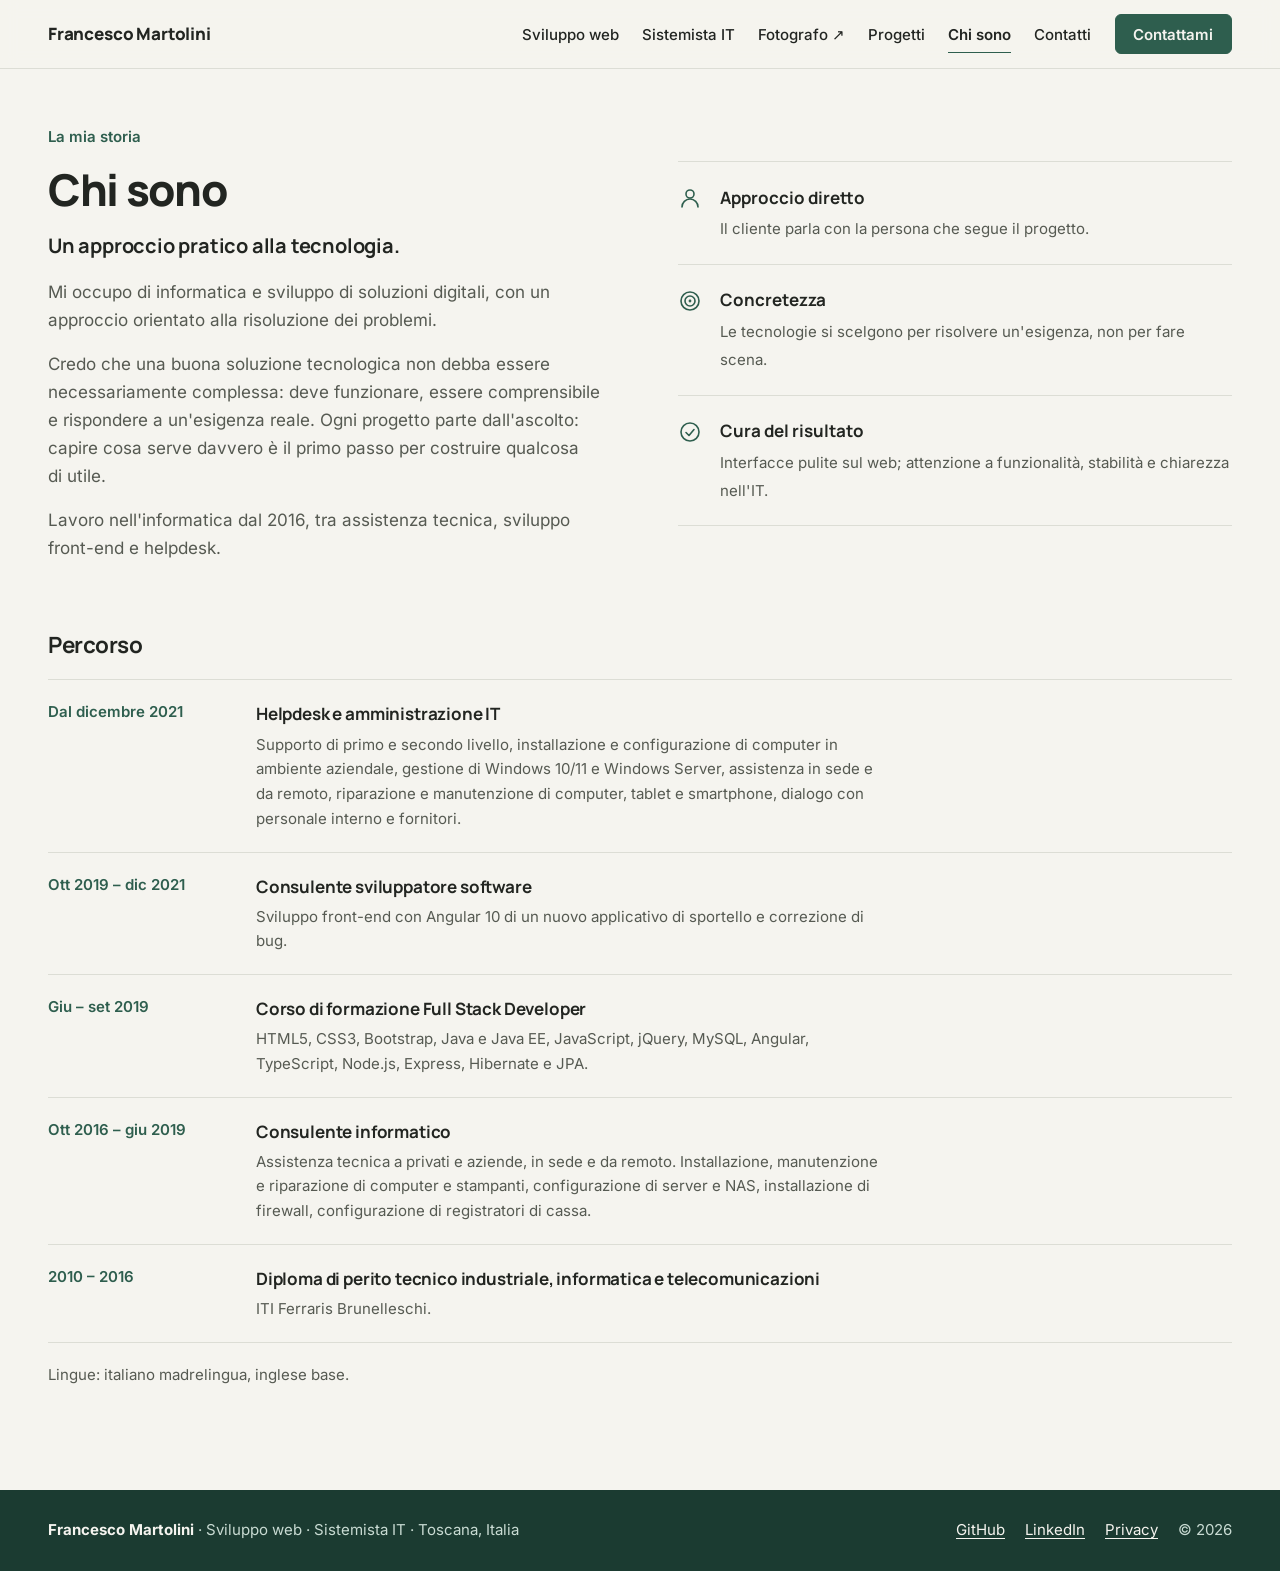
==== chi-sono.html @ 75f3836d "nuove aree" ====
<!DOCTYPE html>
<html lang="it">
<head>
  <meta charset="utf-8">
  <meta name="viewport" content="width=device-width, initial-scale=1">

  <title>Chi sono — Francesco Martolini</title>
  <meta name="description" content="Informatica e sviluppo di soluzioni digitali, con un approccio pratico: percorso, competenze e modo di lavorare.">
  <meta name="theme-color" content="#F5F4EF">

  <meta property="og:type" content="website">
  <meta property="og:locale" content="it_IT">
  <meta property="og:title" content="Chi sono — Francesco Martolini">
  <meta property="og:description" content="Informatica e sviluppo di soluzioni digitali, con un approccio pratico: percorso, competenze e modo di lavorare.">
  <meta property="og:image" content="assets/img/og.png">
  <meta property="og:image:alt" content="Francesco Martolini — Sviluppo web e consulenza IT">
  <meta name="twitter:card" content="summary_large_image">
  <!--
    TODO dopo la scelta del dominio (da ripetere in ogni pagina .html):
    canonical, og:url, og:image con percorso assoluto, sitemap.xml e riga Sitemap in robots.txt.
  -->

  <link rel="icon" href="assets/img/favicon.svg" type="image/svg+xml">
  <link rel="preload" href="assets/fonts/manrope-latin-var.woff2" as="font" type="font/woff2" crossorigin>
  <link rel="preload" href="assets/fonts/inter-latin-var.woff2" as="font" type="font/woff2" crossorigin>
  <link rel="stylesheet" href="assets/css/style.css">
  <script src="assets/js/main.js"></script>
</head>
<body>
  <a class="skip-link" href="#contenuto">Vai al contenuto</a>

  <header class="site-header">
    <div class="wrap">
      <a class="brand" href="index.html" aria-label="Francesco Martolini, torna alla home">Francesco Martolini</a>

      <nav class="site-nav" id="menu" aria-label="Principale">
        <ul class="nav-list">
          <li><a href="sviluppo-web.html">Sviluppo web</a></li>
          <li><a href="consulenza-it.html">Sistemista IT</a></li>
          <li><a href="https://francescomartolini.art" target="_blank" rel="noopener">Fotografo <span aria-hidden="true">↗</span><span class="visually-hidden"> (apre il sito fotografico)</span></a></li>
          <li><a href="progetti.html">Progetti</a></li>
          <li><a href="chi-sono.html" aria-current="page">Chi sono</a></li>
          <li><a href="contatti.html">Contatti</a></li>
        </ul>
      </nav>

      <a class="btn btn-primary btn-sm header-cta" href="contatti.html">Contattami</a>
      <button class="nav-toggle" type="button" aria-expanded="false" aria-controls="menu" aria-label="Apri il menu">
        <span class="bars" aria-hidden="true"></span>
      </button>
    </div>
  </header>

  <main id="contenuto">
<!-- ===================== CHI SONO ===================== -->
    <section class="section first" id="chi-sono" aria-labelledby="titolo-chi">
      <div class="wrap split">
        <div>
          <p class="section-label">La mia storia</p>
          <h1 id="titolo-chi">Chi sono</h1>
          <p class="lead-strong">Un approccio pratico alla tecnologia.</p>
          <div class="prose">
            <p>Mi occupo di informatica e sviluppo di soluzioni digitali, con un approccio orientato alla risoluzione dei problemi.</p>
            <p>Credo che una buona soluzione tecnologica non debba essere necessariamente complessa: deve funzionare, essere comprensibile e rispondere a un'esigenza reale. Ogni progetto parte dall'ascolto: capire cosa serve davvero è il primo passo per costruire qualcosa di utile.</p>
            <p>Lavoro nell'informatica dal 2016, tra assistenza tecnica, sviluppo front-end e helpdesk.</p>
          </div>
          <!--
            Se vuoi una foto personale o del tuo spazio di lavoro, aggiungila qui con un <figure>
            (vedi README). Usa solo immagini tue.
          -->
        </div>
        <ul class="pillars">
          <li><svg class="icon" aria-hidden="true"><use href="assets/img/sprite.svg#i-person"/></svg><div><strong>Approccio diretto</strong><span>Il cliente parla con la persona che segue il progetto.</span></div></li>
          <li><svg class="icon" aria-hidden="true"><use href="assets/img/sprite.svg#i-target"/></svg><div><strong>Concretezza</strong><span>Le tecnologie si scelgono per risolvere un'esigenza, non per fare scena.</span></div></li>
          <li><svg class="icon" aria-hidden="true"><use href="assets/img/sprite.svg#i-check"/></svg><div><strong>Cura del risultato</strong><span>Interfacce pulite sul web; attenzione a funzionalità, stabilità e chiarezza nell'IT.</span></div></li>
        </ul>
      </div>
      <div class="wrap path">
        <h3>Percorso</h3>
        <ul class="timeline">
          <li><span class="when">Dal dicembre 2021</span><div><strong>Helpdesk e amministrazione IT</strong><span>Supporto di primo e secondo livello, installazione e configurazione di computer in ambiente aziendale, gestione di Windows 10/11 e Windows Server, assistenza in sede e da remoto, riparazione e manutenzione di computer, tablet e smartphone, dialogo con personale interno e fornitori.</span></div></li>
          <li><span class="when">Ott 2019 – dic 2021</span><div><strong>Consulente sviluppatore software</strong><span>Sviluppo front-end con Angular 10 di un nuovo applicativo di sportello e correzione di bug.</span></div></li>
          <li><span class="when">Giu – set 2019</span><div><strong>Corso di formazione Full Stack Developer</strong><span>HTML5, CSS3, Bootstrap, Java e Java EE, JavaScript, jQuery, MySQL, Angular, TypeScript, Node.js, Express, Hibernate e JPA.</span></div></li>
          <li><span class="when">Ott 2016 – giu 2019</span><div><strong>Consulente informatico</strong><span>Assistenza tecnica a privati e aziende, in sede e da remoto. Installazione, manutenzione e riparazione di computer e stampanti, configurazione di server e NAS, installazione di firewall, configurazione di registratori di cassa.</span></div></li>
          <li><span class="when">2010 – 2016</span><div><strong>Diploma di perito tecnico industriale, informatica e telecomunicazioni</strong><span>ITI Ferraris Brunelleschi.</span></div></li>
        </ul>
        <p class="skills-note">Lingue: italiano madrelingua, inglese base.</p>
      </div>
    </section>

      </main>

  <footer class="site-footer">
    <div class="wrap">
      <span><strong>Francesco Martolini</strong> · Sviluppo web · Sistemista IT · Toscana, Italia</span>
      <span class="footer-links"><a href="https://github.com/FrancescoMartolini" target="_blank" rel="noopener">GitHub</a> <a href="https://it.linkedin.com/in/francescomartolini" target="_blank" rel="noopener">LinkedIn</a> <a href="privacy.html">Privacy</a> <span>© 2026</span></span>
    </div>
  </footer>
</body>
</html>
---- assets/css/style.css ----
/* ==========================================================================
   Francesco Martolini — Portfolio Web & IT
   Palette e tipografia da brief. Per cambiare colori o font modifica i token.
   ========================================================================== */

@font-face {
  font-family: "Manrope";
  src: url("../fonts/manrope-latin-var.woff2") format("woff2");
  font-weight: 200 800;
  font-style: normal;
  font-display: swap;
}
@font-face {
  font-family: "Inter";
  src: url("../fonts/inter-latin-var.woff2") format("woff2");
  font-weight: 100 900;
  font-style: normal;
  font-display: swap;
}

@font-face {
  font-family: "Instrument Serif";
  src: url("../fonts/instrument-serif-latin-italic.woff2") format("woff2");
  font-weight: 400;
  font-style: italic;
  font-display: swap;
}

:root {
  /* Palette del brief */
  --avorio: #f5f4ef;
  --grafite: #222521;
  --verde: #2e5e4e;
  --grigio: #dcddd5;

  /* Derivati (contrasto verificato su avorio) */
  --testo-secondario: #565a52;
  --verde-scuro: #234a3d;
  --superficie: #fbfbf8;
  --velo: #ebeae3; /* superfici secondarie, tra avorio e grigio */
  --verde-chiaro: #a9cdbd; /* testo/dettagli su fondo verde o grafite */

  --font-titoli: "Manrope", "Helvetica Neue", Arial, sans-serif;
  --font-serif: "Instrument Serif", Georgia, "Times New Roman", serif;
  --verde-profondo: #1b3b31; /* menu mobile e footer */
  --linea: #bfc1b5; /* linee dello schema */
  --font-testo: "Inter", "Helvetica Neue", Arial, sans-serif;

  --t-xs: 0.8125rem;
  --t-sm: 0.9375rem;
  --t-base: 1.0625rem;
  --t-lg: 1.25rem;
  --t-h3: clamp(1.2rem, 1.1rem + 0.5vw, 1.4rem);
  --t-h2: clamp(1.75rem, 1.3rem + 1.8vw, 2.75rem);
  --t-h1: clamp(2.2rem, 1.2rem + 3.2vw, 3.25rem);

  --gutter: clamp(1.25rem, 4vw, 3rem);
  --maxw: 74rem;
  --raggio: 6px;
  --raggio-lg: 12px;
  --header-h: 4.25rem;
}

*,
*::before,
*::after {
  box-sizing: border-box;
}

html {
  -webkit-text-size-adjust: 100%;
  scroll-behavior: smooth;
  scroll-padding-top: calc(var(--header-h) + 1rem);
}

@media (prefers-reduced-motion: reduce) {
  html {
    scroll-behavior: auto;
  }
  *,
  *::before,
  *::after {
    transition-duration: 0.01ms !important;
    animation-duration: 0.01ms !important;
  }
}

body {
  margin: 0;
  background: var(--avorio);
  color: var(--grafite);
  font-family: var(--font-testo);
  font-size: var(--t-base);
  line-height: 1.65;
  -webkit-font-smoothing: antialiased;
}

img,
svg {
  display: block;
  max-width: 100%;
}

h1,
h2,
h3 {
  font-family: var(--font-titoli);
  color: var(--grafite);
  margin: 0;
  text-wrap: balance;
}

p {
  margin: 0;
  max-width: 62ch;
  text-wrap: pretty;
}

ul {
  margin: 0;
  padding: 0;
  list-style: none;
}

a {
  color: var(--verde);
  text-decoration-thickness: 1px;
  text-underline-offset: 0.2em;
}
a:hover {
  color: var(--verde-scuro);
}

:focus-visible {
  outline: 3px solid var(--verde);
  outline-offset: 3px;
  border-radius: 2px;
}

.skip-link {
  position: absolute;
  left: var(--gutter);
  top: -4rem;
  background: var(--grafite);
  color: var(--avorio);
  padding: 0.6rem 1rem;
  border-radius: var(--raggio);
  z-index: 100;
  text-decoration: none;
  font-weight: 600;
}
.skip-link:focus {
  top: 0.75rem;
  color: var(--avorio);
}

.wrap {
  width: min(100% - 2 * var(--gutter), var(--maxw));
  margin-inline: auto;
}

/* ---------- Icone e illustrazioni ---------- */

.icon {
  width: 1.5rem;
  height: 1.5rem;
  flex: none;
  fill: none;
  stroke: currentColor;
  stroke-width: 1.6;
  stroke-linecap: round;
  stroke-linejoin: round;
}

.a-surface { fill: var(--superficie); }
.a-stroke { stroke: var(--grafite); stroke-width: 1.5; }
.a-nofill { fill: none; stroke: var(--grigio); stroke-width: 1.5; }
.a-grey { fill: var(--grigio); }
.a-ink { fill: var(--grafite); }
.a-green { fill: var(--verde); }
.a-unit rect { fill: #2c302a; stroke: #484d45; stroke-width: 1; }
.a-bar rect { fill: #5b6057; }
.a-led circle { fill: var(--verde-chiaro); }

.figure {
  background: var(--velo);
  border: 1px solid var(--grigio);
  border-radius: var(--raggio-lg);
  padding: clamp(1rem, 3vw, 2rem);
}
.figure svg {
  width: 100%;
  height: auto;
}

/* ---------- Header ---------- */

.site-header {
  position: sticky;
  top: 0;
  z-index: 50;
  background: color-mix(in srgb, var(--avorio) 94%, transparent);
  backdrop-filter: blur(8px);
  border-bottom: 1px solid var(--grigio);
}

.site-header .wrap {
  display: flex;
  align-items: center;
  min-height: var(--header-h);
  gap: 1.5rem;
}

.brand {
  font-family: var(--font-titoli);
  font-weight: 800;
  font-size: 1.0625rem;
  letter-spacing: -0.01em;
  color: var(--grafite);
  text-decoration: none;
  white-space: nowrap;
  margin-right: auto;
}
.brand:hover {
  color: var(--grafite);
}

.nav-list {
  display: flex;
  gap: clamp(0.9rem, 1.8vw, 1.75rem);
  align-items: center;
}
.nav-list a {
  color: var(--grafite);
  text-decoration: none;
  font-size: var(--t-sm);
  font-weight: 500;
  padding: 0.5rem 0;
  border-bottom: 1.5px solid transparent;
  transition: border-color 0.15s;
}
.nav-list a:hover {
  color: var(--grafite);
  border-bottom-color: var(--verde);
}
.nav-list a[aria-current] {
  border-bottom-color: var(--verde);
  font-weight: 600;
}

.nav-toggle {
  display: none;
  width: 2.75rem;
  height: 2.75rem;
  align-items: center;
  justify-content: center;
  background: transparent;
  border: 1px solid var(--grigio);
  border-radius: var(--raggio);
  cursor: pointer;
  color: var(--grafite);
}
.bars,
.bars::before,
.bars::after {
  display: block;
  width: 1.15rem;
  height: 2px;
  background: currentColor;
  border-radius: 2px;
  transition: transform 0.2s, opacity 0.2s;
}
.bars {
  position: relative;
}
.bars::before,
.bars::after {
  content: "";
  position: absolute;
  left: 0;
}
.bars::before { top: -6px; }
.bars::after { top: 6px; }
.nav-toggle[aria-expanded="true"] .bars { background: transparent; }
.nav-toggle[aria-expanded="true"] .bars::before { top: 0; transform: rotate(45deg); }
.nav-toggle[aria-expanded="true"] .bars::after { top: 0; transform: rotate(-45deg); }

@media (max-width: 60rem) {
  .site-header .header-cta {
    display: none;
  }
  .js .nav-toggle {
    display: inline-flex;
  }
  .js .site-nav {
    position: absolute;
    left: 0;
    right: 0;
    top: 100%;
    background: var(--verde-profondo);
    display: none;
  }
  .js .site-nav.is-open {
    display: block;
  }
  .js .nav-list {
    flex-direction: column;
    align-items: stretch;
    gap: 0;
    padding: 0.5rem var(--gutter) 1rem;
  }
  .js .nav-list a {
    display: block;
    padding: 0.85rem 0;
    border-bottom: 1px solid rgba(245, 244, 239, 0.18);
    font-size: var(--t-base);
    color: var(--avorio);
  }
  .js .nav-list a:hover,
  .js .nav-list a[aria-current] {
    color: #fff;
    border-bottom-color: var(--verde-chiaro);
  }
  /* Senza JavaScript: il menu va a capo sotto il nome */
  .site-header .wrap {
    flex-wrap: wrap;
  }
  html:not(.js) .site-header .wrap {
    padding-block: 0.6rem;
  }
  html:not(.js) .nav-list {
    flex-wrap: wrap;
    gap: 0.25rem 1.25rem;
  }
}

/* ---------- Pulsanti e link ---------- */

.btn {
  display: inline-flex;
  align-items: center;
  gap: 0.5rem;
  font-family: var(--font-testo);
  font-size: var(--t-base);
  font-weight: 600;
  line-height: 1;
  padding: 1rem 1.4rem;
  border-radius: var(--raggio);
  border: 1px solid var(--verde);
  text-decoration: none;
  transition: background-color 0.15s, color 0.15s, border-color 0.15s;
}
.btn-sm {
  font-size: var(--t-sm);
  padding: 0.7rem 1.1rem;
}
.btn-primary {
  background: var(--verde);
  color: var(--avorio);
}
.btn-primary:hover {
  background: var(--verde-scuro);
  border-color: var(--verde-scuro);
  color: var(--avorio);
}
.btn-secondary {
  background: transparent;
  color: var(--verde);
}
.btn-secondary:hover {
  background: var(--verde);
  color: var(--avorio);
}
.btn-light {
  background: var(--avorio);
  border-color: var(--avorio);
  color: var(--grafite);
}
.btn-light:hover {
  background: #fff;
  border-color: #fff;
  color: var(--grafite);
}

.link-arrow {
  font-weight: 600;
  text-decoration: none;
  display: inline-flex;
  gap: 0.35rem;
}
.link-arrow:hover {
  text-decoration: underline;
}

/* ---------- Hero ---------- */

.hero {
  display: grid;
  grid-template-columns: minmax(0, 1.1fr) minmax(0, 1fr);
  gap: clamp(2rem, 5vw, 4.5rem);
  align-items: center;
  padding-block: clamp(2.5rem, 7vw, 6rem) clamp(2.5rem, 6vw, 4.5rem);
}
@media (max-width: 52rem) {
  .hero {
    grid-template-columns: 1fr;
  }
}

.kicker {
  font-size: var(--t-sm);
  font-weight: 600;
  color: var(--verde);
  margin-bottom: 1.5rem;
}

.hero h1 {
  font-size: var(--t-h1);
  font-weight: 800;
  line-height: 1.04;
  letter-spacing: -0.035em;
}
.hero h1 span {
  display: block;
}
.hero h1 .serif {
  font-family: var(--font-serif);
  font-style: italic;
  font-weight: 400;
  color: var(--verde);
  letter-spacing: -0.01em;
  font-size: 1.12em;
  line-height: 1;
}

.hero-lead {
  font-size: var(--t-lg);
  line-height: 1.55;
  color: var(--testo-secondario);
  margin-top: 1.75rem;
  max-width: 46ch;
}

.hero-cta {
  display: flex;
  flex-wrap: wrap;
  gap: 0.75rem;
  margin-top: 2.25rem;
}

/* ---------- Servizi (home) ---------- */

.services {
  padding-bottom: clamp(2.5rem, 6vw, 4rem);
}
.services-split {
  display: grid;
  grid-template-columns: repeat(3, 1fr);
  background: var(--superficie);
  border: 1px solid var(--grigio);
  border-radius: var(--raggio-lg);
  overflow: hidden;
}
@media (max-width: 56rem) {
  .services-split {
    grid-template-columns: 1fr;
  }
}

.service {
  display: flex;
  flex-direction: column;
  gap: 0.75rem;
  padding: clamp(1.5rem, 3.5vw, 2.5rem);
  color: var(--grafite);
  text-decoration: none;
  transition: background-color 0.15s;
}
.service + .service {
  border-left: 1px solid var(--grigio);
}
@media (max-width: 56rem) {
  .service + .service {
    border-left: 0;
    border-top: 1px solid var(--grigio);
  }
}
.service:hover {
  color: var(--grafite);
  background: var(--velo);
}
.service h2 {
  font-size: var(--t-h3);
  font-weight: 700;
  letter-spacing: -0.02em;
}
.service .num {
  color: var(--testo-secondario);
  font-weight: 500;
  margin-right: 0.25rem;
}
.service .sub {
  font-weight: 500;
  color: var(--grafite);
}
.service p {
  font-size: var(--t-sm);
  color: var(--testo-secondario);
}
.service .go {
  margin-top: auto;
  padding-top: 0.75rem;
  color: var(--verde);
  font-weight: 600;
  font-size: var(--t-sm);
}

.icon-badge {
  width: 3rem;
  height: 3rem;
  display: grid;
  place-items: center;
  border-radius: 50%;
  background: var(--grigio);
  color: var(--verde);
  margin-bottom: 0.5rem;
}

/* ---------- Citazione e fascia ambiti ---------- */

.quote-band {
  background: var(--verde);
  color: var(--avorio);
  padding-block: clamp(2.5rem, 6vw, 4.5rem);
}
.quote-band blockquote {
  margin: 0;
}
.quote-band p {
  font-family: var(--font-titoli);
  font-weight: 600;
  font-size: clamp(1.35rem, 1rem + 1.6vw, 2.1rem);
  line-height: 1.3;
  letter-spacing: -0.02em;
  max-width: 34ch;
  color: var(--avorio);
}
.quote-band footer {
  margin-top: 1.25rem;
  font-size: var(--t-sm);
  color: var(--verde-chiaro);
}
.quote-band footer::before {
  content: "— ";
}

.strip ul {
  display: flex;
  flex-wrap: wrap;
  gap: 1rem 2.5rem;
  padding-block: 1.5rem;
  font-size: var(--t-xs);
  font-weight: 600;
  letter-spacing: 0.08em;
  text-transform: uppercase;
  color: var(--verde);
}
.strip li {
  display: inline-flex;
  align-items: center;
  gap: 0.6rem;
}
.strip .icon {
  width: 1.25rem;
  height: 1.25rem;
}
.strip .where {
  margin-left: auto;
  color: var(--testo-secondario);
}
@media (max-width: 36rem) {
  .strip .where {
    margin-left: 0;
  }
}

/* ---------- Sezioni ---------- */

.section {
  padding-block: clamp(3.5rem, 8vw, 6.5rem);
  border-top: 1px solid var(--grigio);
}

.split {
  display: grid;
  grid-template-columns: minmax(0, 1fr) minmax(0, 1fr);
  gap: clamp(2rem, 6vw, 5rem);
  align-items: center;
}
@media (max-width: 52rem) {
  .split {
    grid-template-columns: 1fr;
    gap: 2rem;
  }
}

.section h1,
.section h2 {
  font-size: var(--t-h2);
  font-weight: 800;
  line-height: 1.08;
  letter-spacing: -0.03em;
}

.section.first {
  border-top: 0;
  padding-top: clamp(2rem, 5vw, 3.5rem);
}

.section-label {
  font-size: var(--t-sm);
  font-weight: 600;
  color: var(--verde);
  margin-bottom: 1rem;
}

.lead {
  margin-top: 1.25rem;
  color: var(--testo-secondario);
  max-width: 50ch;
}
.lead-strong {
  margin-top: 1rem;
  font-family: var(--font-titoli);
  font-weight: 700;
  font-size: var(--t-lg);
  letter-spacing: -0.01em;
}
.prose {
  margin-top: 1rem;
  color: var(--testo-secondario);
}
.prose p + p {
  margin-top: 1rem;
}
.cta-row {
  margin-top: 1.75rem;
}

/* ---------- Riquadro con le voci di servizio ---------- */

.features {
  display: grid;
  gap: 0;
  margin-top: clamp(2rem, 5vw, 3.5rem);
  background: var(--velo);
  border: 1px solid var(--grigio);
  border-radius: var(--raggio-lg);
}
.features.cols-4 { grid-template-columns: repeat(4, 1fr); }
.features.cols-3 { grid-template-columns: repeat(3, 1fr); }
@media (max-width: 62rem) {
  .features.cols-4 { grid-template-columns: repeat(2, 1fr); }
}
@media (max-width: 42rem) {
  .features.cols-4,
  .features.cols-3 { grid-template-columns: 1fr; }
}
.features li {
  display: flex;
  flex-direction: column;
  gap: 0.35rem;
  padding: 1.5rem;
}
.features .icon {
  color: var(--verde);
  margin-bottom: 0.5rem;
}
.features strong {
  font-family: var(--font-titoli);
  font-weight: 700;
  letter-spacing: -0.01em;
}
.features span {
  font-size: var(--t-sm);
  color: var(--testo-secondario);
}

/* ---------- Progetti ---------- */

.projects-head {
  max-width: 40rem;
  margin-bottom: clamp(2rem, 4vw, 3rem);
}
.projects-head p:last-child {
  margin-top: 1rem;
  color: var(--testo-secondario);
}

.projects-grid {
  display: grid;
  grid-template-columns: repeat(3, 1fr);
  gap: 1.25rem;
}
@media (max-width: 62rem) {
  .projects-grid {
    grid-template-columns: 1fr;
  }
}

.project {
  display: flex;
  flex-direction: column;
  gap: 0.85rem;
  background: var(--superficie);
  border: 1px solid var(--grigio);
  border-radius: var(--raggio-lg);
  padding: 1rem 1rem 1.5rem;
}
.project > :not(.thumb) {
  margin-inline: 0.5rem;
}
.project-meta { margin-inline: 0.5rem; }
.project.is-pending {
  background: transparent;
  border-style: dashed;
}
.project h3 {
  font-size: var(--t-h3);
  font-weight: 700;
  letter-spacing: -0.02em;
  line-height: 1.25;
}
.project p {
  font-size: var(--t-sm);
  color: var(--testo-secondario);
}
.project-link {
  margin-top: auto;
  padding-top: 0.5rem;
}
.project-link a {
  font-size: var(--t-sm);
}
.thumb {
  aspect-ratio: 16 / 10;
  display: flex;
  flex-direction: column;
  align-items: center;
  justify-content: center;
  gap: 0.5rem;
  background: var(--velo);
  border-radius: var(--raggio);
  color: var(--testo-secondario);
  font-size: var(--t-xs);
  overflow: hidden;
}
.thumb img {
  width: 100%;
  height: 100%;
  object-fit: cover;
}
.project-tags {
  display: flex;
  flex-wrap: wrap;
  gap: 0.4rem;
}

.tag {
  font-size: 0.6875rem;
  font-weight: 600;
  letter-spacing: 0.08em;
  text-transform: uppercase;
  color: var(--testo-secondario);
  border: 1px solid var(--grigio);
  border-radius: 999px;
  padding: 0.25rem 0.65rem;
  background: var(--avorio);
}
.tag-verde {
  color: var(--verde);
  border-color: var(--verde);
}

.project-meta {
  margin: 0;
  padding-top: 0.9rem;
  border-top: 1px solid var(--grigio);
  font-size: var(--t-sm);
}
.project-meta dt {
  font-weight: 600;
  color: var(--grafite);
}
.project-meta dd {
  margin: 0 0 0.7rem;
  color: var(--testo-secondario);
}
.chips {
  display: flex;
  flex-wrap: wrap;
  gap: 0.4rem;
}
.chips span {
  font-size: var(--t-xs);
  border: 1px solid var(--grigio);
  border-radius: 999px;
  padding: 0.15rem 0.65rem;
  background: var(--avorio);
}

/* ---------- Competenze e percorso ---------- */

.skills {
  margin-top: clamp(2rem, 4vw, 3rem);
}
.skills h3,
.path h3 {
  font-size: var(--t-h3);
  font-weight: 700;
  letter-spacing: -0.02em;
  margin-bottom: 1rem;
}
.skills .chips {
  max-width: 62ch;
}
.skills-note {
  margin-top: 1.25rem;
  font-size: var(--t-sm);
  color: var(--testo-secondario);
  max-width: 62ch;
}
.skill-grid {
  display: grid;
  grid-template-columns: repeat(3, 1fr);
  margin: 0;
  border-top: 1px solid var(--grigio);
  border-left: 1px solid var(--grigio);
}
.skill-grid > div {
  padding: 1.25rem 1.25rem 1.4rem;
  border-right: 1px solid var(--grigio);
  border-bottom: 1px solid var(--grigio);
}
.skill-grid dt {
  font-family: var(--font-titoli);
  font-weight: 700;
  letter-spacing: -0.01em;
  margin-bottom: 0.4rem;
}
.skill-grid dd {
  margin: 0;
  font-size: var(--t-sm);
  color: var(--testo-secondario);
}
@media (max-width: 62rem) {
  .skill-grid { grid-template-columns: repeat(2, 1fr); }
}
@media (max-width: 42rem) {
  .skill-grid { grid-template-columns: 1fr; }
}

.path {
  margin-top: clamp(2.5rem, 5vw, 4rem);
}
.timeline {
  border-top: 1px solid var(--grigio);
}
.timeline li {
  display: grid;
  grid-template-columns: 11rem 1fr;
  gap: 0.5rem 2rem;
  padding: 1.25rem 0;
  border-bottom: 1px solid var(--grigio);
}
.timeline .when {
  font-size: var(--t-sm);
  font-weight: 600;
  color: var(--verde);
}
.timeline strong {
  display: block;
  font-family: var(--font-titoli);
  font-weight: 700;
  letter-spacing: -0.01em;
  margin-bottom: 0.25rem;
}
.timeline li div span {
  font-size: var(--t-sm);
  color: var(--testo-secondario);
  display: block;
  max-width: 70ch;
}
@media (max-width: 42rem) {
  .timeline li { grid-template-columns: 1fr; }
}

/* ---------- Chi sono ---------- */

.pillars {
  border-top: 1px solid var(--grigio);
}
.pillars li {
  display: flex;
  gap: 1.1rem;
  padding: 1.35rem 0;
  border-bottom: 1px solid var(--grigio);
}
.pillars .icon {
  color: var(--verde);
  margin-top: 0.15rem;
}
.pillars strong {
  font-family: var(--font-titoli);
  font-weight: 700;
  display: block;
  margin-bottom: 0.15rem;
}
.pillars span {
  color: var(--testo-secondario);
  font-size: var(--t-sm);
}

/* ---------- Contatti ---------- */

.contact-card {
  background: var(--verde);
  color: var(--avorio);
  border-radius: var(--raggio-lg);
  padding: clamp(1.75rem, 4vw, 3rem);
  display: flex;
  flex-direction: column;
  align-items: flex-start;
  gap: 1rem;
}
.contact-label {
  font-size: var(--t-sm);
  font-weight: 600;
  color: var(--verde-chiaro);
}
.contact-mail {
  font-family: var(--font-titoli);
  font-weight: 700;
  font-size: clamp(1.25rem, 0.9rem + 1.8vw, 2rem);
  letter-spacing: -0.02em;
  color: var(--avorio);
  text-decoration-color: var(--verde-chiaro);
  text-decoration-thickness: 2px;
  text-underline-offset: 0.25em;
  overflow-wrap: anywhere;
}
.contact-mail:hover {
  color: #fff;
  text-decoration-color: #fff;
}
.contact-note {
  color: #d4e6de;
  font-size: var(--t-sm);
}
.contact-links {
  display: flex;
  gap: 1.5rem;
  margin-top: 0.5rem;
}
.contact-links a {
  color: var(--avorio);
  font-weight: 600;
  font-size: var(--t-sm);
  text-underline-offset: 0.25em;
}
.contact-links a:hover {
  color: #fff;
}
.contact-card .btn {
  margin-top: 0.75rem;
}
.contact-card :focus-visible {
  outline-color: var(--avorio);
}

/* ---------- Footer ---------- */

.site-footer {
  background: var(--verde-profondo);
  font-size: var(--t-sm);
  color: #c9dbd3;
}
.site-footer .wrap {
  display: flex;
  flex-wrap: wrap;
  justify-content: space-between;
  gap: 0.75rem 2rem;
  padding-block: 1.75rem;
}
.footer-links {
  display: flex;
  flex-wrap: wrap;
  gap: 0.25rem 1.25rem;
}
.site-footer a {
  color: var(--avorio);
}
.site-footer a:hover {
  color: #fff;
}
.site-footer :focus-visible {
  outline-color: var(--verde-chiaro);
}
.site-footer strong {
  color: var(--avorio);
}

/* ---------- Pagina privacy ---------- */

.legal {
  padding-block: clamp(3rem, 7vw, 5.5rem);
}
.legal h1 {
  font-size: var(--t-h2);
  font-weight: 800;
  letter-spacing: -0.03em;
  margin-bottom: 2rem;
}
.legal h2 {
  font-size: var(--t-h3);
  font-weight: 700;
  margin: 2.25rem 0 0.6rem;
  letter-spacing: -0.02em;
}
.legal p + p {
  margin-top: 0.9rem;
}


/* ==========================================================================
   Schema delle aree (hero)
   ========================================================================== */

.visually-hidden {
  position: absolute;
  width: 1px;
  height: 1px;
  overflow: hidden;
  clip: rect(0 0 0 0);
  white-space: nowrap;
}

.schema {
  position: relative;
  width: 100%;
  max-width: 34rem;
  margin-inline: auto;
  aspect-ratio: 1;
  border: 1px solid var(--grigio);
  border-radius: var(--raggio-lg);
  background-color: var(--superficie);
  background-image:
    linear-gradient(to right, rgba(46, 94, 78, 0.07) 1px, transparent 1px),
    linear-gradient(to bottom, rgba(46, 94, 78, 0.07) 1px, transparent 1px);
  background-size: 8.9286% 8.9286%; /* griglia 50 px su 560 */
  touch-action: manipulation;
}

.schema-art {
  position: absolute;
  inset: 0;
  width: 100%;
  height: 100%;
  overflow: hidden;
  border-radius: inherit;
}
.s-axes path {
  stroke: var(--linea);
  stroke-width: 1;
  stroke-dasharray: 2 5;
  fill: none;
}
.s-ring {
  fill: none;
  stroke: var(--linea);
  stroke-width: 1.2;
}
.s-r2 { stroke: var(--verde); opacity: 0.55; }
.s-r4 { stroke-dasharray: 3 6; }
.s-orbit { opacity: 0.8; }
.s-lines line {
  stroke: var(--verde);
  stroke-width: 1.4;
  transition: stroke-width 0.2s, opacity 0.2s;
  opacity: 0.7;
}
.s-lines .s-minor {
  stroke: var(--linea);
  stroke-dasharray: 2 4;
  opacity: 1;
}
.s-lines line.is-hidden {
  opacity: 0;
}
.s-lines line.is-on {
  stroke: var(--verde);
  stroke-width: 2.6;
  stroke-dasharray: none;
  opacity: 1;
}

/* Tracciamento delle linee all'apertura (solo con JS e senza riduzione del movimento) */
@media (prefers-reduced-motion: no-preference) {
  .js .s-ring {
    stroke-dasharray: 1;
    stroke-dashoffset: 1;
    animation: s-draw 1.8s cubic-bezier(0.3, 0.1, 0.2, 1) forwards;
  }
  .js .s-r4 { stroke-dasharray: 1; }
  .js .s-r3 { animation-delay: 0.15s; }
  .js .s-r2 { animation-delay: 0.3s; }
  .js .s-r1 { animation-delay: 0.45s; }
  .js .s-orbit { animation-delay: 0.6s; }
  .js .s-lines line { animation: s-fade 0.8s 1.1s both; }
  .js .node,
  .js .node-center { animation: s-fade 0.6s 1.2s both; }
}
@keyframes s-draw {
  to { stroke-dashoffset: 0; }
}
@keyframes s-fade {
  from { opacity: 0; }
}

/* Nodo centrale: sono io */
.node-center {
  position: absolute;
  left: 50%;
  top: 50%;
  width: 16%;
  aspect-ratio: 1;
  transform: translate(-50%, -50%);
  display: grid;
  place-items: center;
  border-radius: 50%;
  background: var(--verde-profondo);
  color: var(--avorio);
  font-family: var(--font-titoli);
  font-weight: 800;
  font-size: clamp(0.95rem, 0.6rem + 1.6vw, 1.5rem);
  letter-spacing: -0.02em;
  box-shadow: 0 0 0 6px var(--superficie), 0 0 0 7px var(--verde);
  transition: box-shadow 0.2s, transform 0.2s;
}
.schema.is-dragging .node-center {
  box-shadow: 0 0 0 6px var(--superficie), 0 0 0 8px var(--verde), 0 0 0 20px rgba(46, 94, 78, 0.14);
}
.schema.is-ready .node-center {
  transform: translate(-50%, -50%) scale(1.1);
  box-shadow: 0 0 0 6px var(--superficie), 0 0 0 9px var(--verde), 0 0 0 26px rgba(46, 94, 78, 0.26);
}

/* Nodi */
.node {
  position: absolute;
  left: var(--x);
  top: var(--y);
  transform: translate(calc(-50% + var(--dx, 0px)), calc(-50% + var(--dy, 0px)));
  display: block;
  text-decoration: none;
  color: var(--grafite);
  transition: transform 0.35s cubic-bezier(0.3, 0.1, 0.2, 1);
  z-index: 2;
}
.node.is-dragging {
  transition: none;
  z-index: 5;
  cursor: grabbing;
}
.node .label {
  position: absolute;
  top: calc(100% + 0.5rem);
  left: 50%;
  transform: translateX(-50%);
  white-space: nowrap;
  font-family: var(--font-titoli);
  font-weight: 700;
  font-size: var(--t-sm);
  letter-spacing: -0.01em;
  background: color-mix(in srgb, var(--superficie) 88%, transparent);
  padding: 0.05rem 0.4rem;
  border-radius: 4px;
}
.node-main .dot {
  display: grid;
  place-items: center;
  width: clamp(2.75rem, 11vw, 3.75rem);
  aspect-ratio: 1;
  border-radius: 50%;
  background: var(--verde);
  color: var(--avorio);
  box-shadow: 0 0 0 5px var(--superficie), 0 0 0 6px var(--verde);
  cursor: grab;
  transition: background-color 0.15s, box-shadow 0.15s;
}
.node-main .dot .icon {
  width: 45%;
  height: 45%;
}
.node-main:hover .dot,
.node-main:focus-visible .dot {
  background: var(--verde-profondo);
  box-shadow: 0 0 0 5px var(--superficie), 0 0 0 8px var(--verde);
}
.node-main:focus-visible {
  outline: none;
}
.node-main:focus-visible .dot,
.node-minor:focus-visible .dot {
  outline: 3px solid var(--grafite);
  outline-offset: 7px;
}
/* Area esterna: contorno invece del pieno */
.node-ext .dot {
  background: var(--superficie);
  color: var(--verde);
  box-shadow: 0 0 0 5px var(--superficie), 0 0 0 6.5px var(--verde);
  border: 2px dashed var(--verde);
}
.node-ext:hover .dot,
.node-ext:focus-visible .dot {
  background: var(--verde);
  color: var(--avorio);
  border-style: solid;
}

.node-minor .dot {
  display: block;
  position: relative;
  width: 0.8rem;
  height: 0.8rem;
  border-radius: 50%;
  background: var(--grafite);
  box-shadow: 0 0 0 4px var(--superficie);
  transition: background-color 0.15s, transform 0.15s;
}
.node-minor .dot::before { /* area di tocco più ampia */
  content: "";
  position: absolute;
  inset: -0.8rem;
}
.node-minor .label {
  font-family: var(--font-testo);
  font-weight: 500;
  font-size: var(--t-xs);
  top: calc(100% + 0.35rem);
  color: var(--testo-secondario);
}
.node-minor:hover .dot,
.node-minor:focus-visible .dot {
  background: var(--verde);
  transform: scale(1.35);
}
.node-minor:hover .label {
  color: var(--grafite);
}

.schema-hint {
  position: absolute;
  left: 0;
  right: 0;
  bottom: 0.9rem;
  margin: 0 auto;
  text-align: center;
  font-size: var(--t-xs);
  color: var(--testo-secondario);
  display: none;
}
@media (hover: hover) and (pointer: fine) {
  .js .schema-hint { display: block; }
}
.schema.is-dragging .schema-hint {
  color: var(--verde);
  font-weight: 600;
}

@media (max-width: 36rem) {
  .node .label { font-size: 0.8125rem; }
  .node-minor .label { font-size: 0.75rem; }
}


/* ==========================================================================
   Struttura a pagine
   ========================================================================== */

.crumbs {
  font-size: var(--t-sm);
  color: var(--testo-secondario);
  margin-bottom: clamp(1.5rem, 3vw, 2.25rem);
}
.crumbs a {
  color: var(--testo-secondario);
}
.crumbs a:hover {
  color: var(--verde);
}
.crumbs span[aria-hidden] {
  margin-inline: 0.35rem;
}

/* Home: lo schema occupa lo spazio sotto l'header */
.home .hero {
  min-height: calc(100svh - var(--header-h) - 4.5rem);
  padding-block: clamp(1.5rem, 4vw, 3rem);
}
.home .schema {
  max-width: min(38rem, calc(100svh - var(--header-h) - 9rem));
  min-width: min(100%, 22rem);
}
@media (max-width: 52rem) {
  .home .schema {
    max-width: 34rem;
  }
}

.cta-row {
  display: flex;
  flex-wrap: wrap;
  gap: 0.75rem;
}

.services-split.cols-2 {
  grid-template-columns: repeat(2, 1fr);
}
@media (max-width: 56rem) {
  .services-split.cols-2 {
    grid-template-columns: 1fr;
  }
}
.next {
  padding-bottom: clamp(3rem, 7vw, 5rem);
}
.next .section-label {
  margin-bottom: 1rem;
}

/* Filtri della pagina Progetti (visibili solo con JavaScript) */
.filters {
  display: none;
  gap: 0.5rem;
  margin-bottom: 1.5rem;
}
.js .filters {
  display: flex;
}
.filters button {
  font: inherit;
  font-size: var(--t-sm);
  font-weight: 600;
  padding: 0.55rem 1.1rem;
  border-radius: 999px;
  border: 1px solid var(--grigio);
  background: transparent;
  color: var(--grafite);
  cursor: pointer;
  transition: background-color 0.15s, color 0.15s, border-color 0.15s;
}
.filters button:hover {
  border-color: var(--verde);
}
.filters button[aria-pressed="true"] {
  background: var(--verde);
  border-color: var(--verde);
  color: var(--avorio);
}
.projects-grid[data-filter="web"] .project:not([data-area~="web"]),
.projects-grid[data-filter="it"] .project:not([data-area~="it"]) {
  display: none;
}

/* ==========================================================================
   Documentazione tecnica (casi studio IT)
   ========================================================================== */

.doc-head {
  align-items: start;
}
.doc-head h1 {
  margin-top: 1.25rem;
}
.need {
  margin-top: 1.75rem;
  background: var(--superficie);
  border: 1px solid var(--grigio);
  border-left: 3px solid var(--verde);
  border-radius: var(--raggio-lg);
  padding: 1.25rem 1.5rem 1.4rem;
}
.need-label {
  font-size: var(--t-sm);
  font-weight: 600;
  color: var(--verde);
  margin-bottom: 0.4rem;
}
.need p + p {
  margin-top: 0.6rem;
}
.need-note {
  font-size: var(--t-sm);
  color: var(--testo-secondario);
}

/* Riquadri per screenshot e schemi */
.shot {
  margin: 0;
}
.shot-slot {
  aspect-ratio: 16 / 9;
  display: flex;
  flex-direction: column;
  align-items: center;
  justify-content: center;
  gap: 0.5rem;
  background: var(--velo);
  border: 1px dashed var(--linea);
  border-radius: var(--raggio-lg);
  color: var(--testo-secondario);
  font-size: var(--t-xs);
  overflow: hidden;
}
.shot-slot img {
  width: 100%;
  height: 100%;
  object-fit: cover;
}
.shot-schema .shot-slot {
  aspect-ratio: 4 / 3;
}
.shot figcaption {
  margin-top: 0.6rem;
  font-size: var(--t-sm);
  color: var(--testo-secondario);
}

/* Testi suggeriti da sostituire: cercali con class="tpl" */
.tpl {
  font-style: italic;
  color: var(--testo-secondario);
  border-bottom: 1px dashed var(--linea);
}

.doc-meta {
  display: grid;
  grid-template-columns: repeat(4, 1fr);
  margin: clamp(2rem, 4vw, 3rem) 0 0;
  border-top: 1px solid var(--grigio);
  border-bottom: 1px solid var(--grigio);
}
.doc-meta > div {
  padding: 1.1rem 1.25rem 1.2rem 0;
}
.doc-meta dt {
  font-family: var(--font-titoli);
  font-weight: 700;
  font-size: var(--t-sm);
  margin-bottom: 0.35rem;
}
.doc-meta dd {
  margin: 0;
  font-size: var(--t-sm);
  color: var(--testo-secondario);
}
@media (max-width: 62rem) {
  .doc-meta { grid-template-columns: repeat(2, 1fr); }
}
@media (max-width: 36rem) {
  .doc-meta { grid-template-columns: 1fr; }
  .doc-meta > div { border-bottom: 1px solid var(--grigio); }
  .doc-meta > div:last-child { border-bottom: 0; }
}

/* I tre macro step */
.macro {
  list-style: none;
  counter-reset: step;
  display: grid;
  gap: clamp(2.5rem, 5vw, 3.5rem);
  margin-top: 0.5rem;
}
.macro-step {
  counter-increment: step;
  position: relative;
  padding-left: 4.5rem;
  max-width: 54rem;
}
.macro-step::before {
  content: counter(step);
  position: absolute;
  left: 0;
  top: 0;
  width: 3rem;
  height: 3rem;
  display: grid;
  place-items: center;
  border-radius: 50%;
  background: var(--verde);
  color: var(--avorio);
  font-family: var(--font-titoli);
  font-weight: 800;
  font-size: 1.25rem;
}
.macro-step:not(:last-child)::after {
  content: "";
  position: absolute;
  left: 1.5rem;
  top: 3.5rem;
  bottom: calc(-1 * clamp(2.5rem, 5vw, 3.5rem) + 0.5rem);
  width: 1px;
  background: var(--grigio);
}
.macro-step h2 {
  font-size: clamp(1.35rem, 1.1rem + 1vw, 1.75rem);
  line-height: 1.2;
  letter-spacing: -0.02em;
  padding-top: 0.45rem;
}
.macro-goal {
  margin-top: 0.6rem;
  color: var(--testo-secondario);
}
.macro-goal strong,
.verify strong {
  color: var(--grafite);
}
.macro-step h3 {
  margin: 1.5rem 0 0.6rem;
  font-family: var(--font-titoli);
  font-size: var(--t-sm);
  font-weight: 700;
}
.steps-list li {
  position: relative;
  padding: 0.3rem 0 0.3rem 1.4rem;
}
.steps-list li::before {
  content: "";
  position: absolute;
  left: 0.2rem;
  top: 0.95em;
  width: 0.4rem;
  height: 0.4rem;
  border-radius: 50%;
  background: var(--verde);
}
.macro-step .shot {
  margin-top: 1.25rem;
  max-width: 40rem;
}
.verify {
  margin-top: 1.25rem;
  padding-top: 0.9rem;
  border-top: 1px solid var(--grigio);
  max-width: 40rem;
}
@media (max-width: 36rem) {
  .macro-step { padding-left: 3.5rem; }
  .macro-step::before { width: 2.5rem; height: 2.5rem; font-size: 1.1rem; }
  .macro-step:not(:last-child)::after { left: 1.25rem; top: 3rem; }
}

.contact-strip {
  display: flex;
  flex-wrap: wrap;
  align-items: center;
  justify-content: space-between;
  gap: 1rem 2rem;
  background: var(--velo);
  border: 1px solid var(--grigio);
  border-radius: var(--raggio-lg);
  padding: clamp(1.25rem, 3vw, 2rem);
}
.contact-strip p {
  font-family: var(--font-titoli);
  font-weight: 700;
  font-size: var(--t-lg);
  letter-spacing: -0.01em;
}
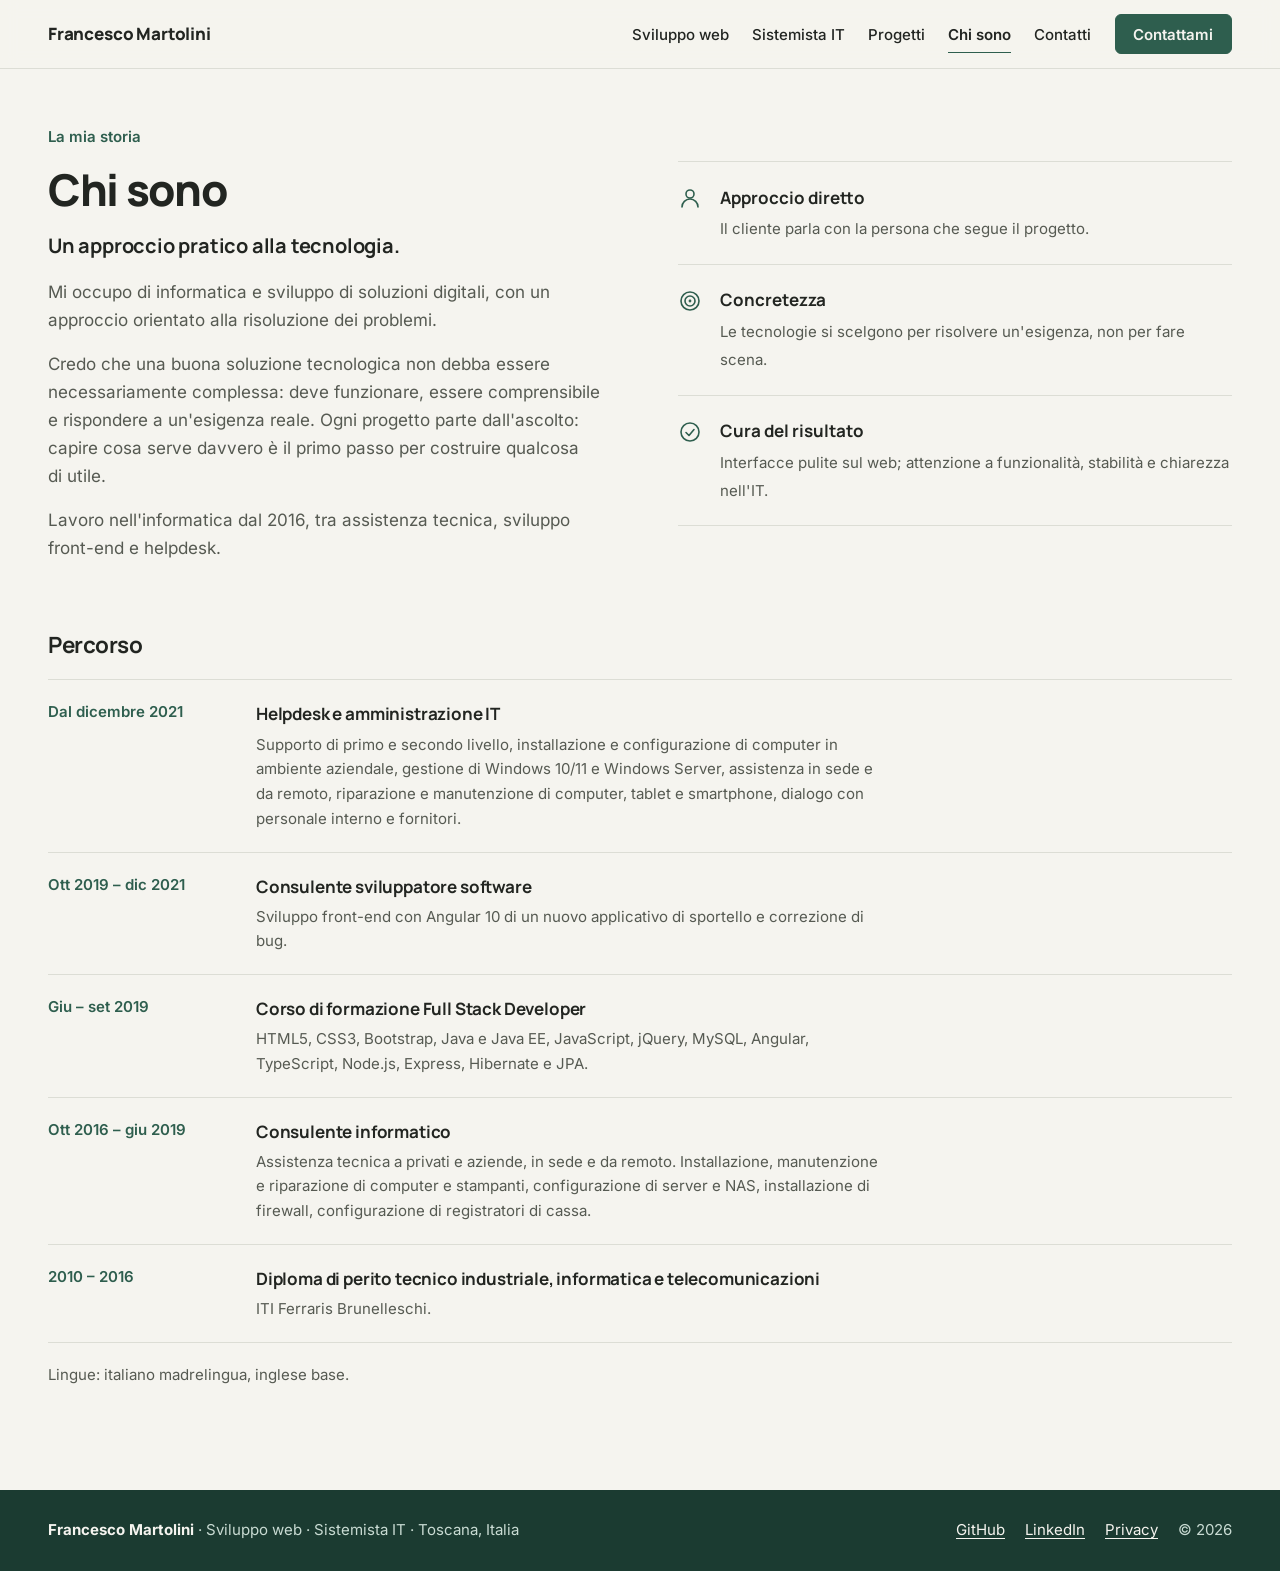
==== commit b665a301: "miglioramenti e tolto sito foto" ====
--- a/chi-sono.html
+++ b/chi-sono.html
@@ -37,7 +37,6 @@
         <ul class="nav-list">
           <li><a href="sviluppo-web.html">Sviluppo web</a></li>
           <li><a href="consulenza-it.html">Sistemista IT</a></li>
-          <li><a href="https://francescomartolini.art" target="_blank" rel="noopener">Fotografo <span aria-hidden="true">↗</span><span class="visually-hidden"> (apre il sito fotografico)</span></a></li>
           <li><a href="progetti.html">Progetti</a></li>
           <li><a href="chi-sono.html" aria-current="page">Chi sono</a></li>
           <li><a href="contatti.html">Contatti</a></li>
--- a/assets/css/style.css
+++ b/assets/css/style.css
@@ -1215,20 +1215,6 @@
   outline: 3px solid var(--grafite);
   outline-offset: 7px;
 }
-/* Area esterna: contorno invece del pieno */
-.node-ext .dot {
-  background: var(--superficie);
-  color: var(--verde);
-  box-shadow: 0 0 0 5px var(--superficie), 0 0 0 6.5px var(--verde);
-  border: 2px dashed var(--verde);
-}
-.node-ext:hover .dot,
-.node-ext:focus-visible .dot {
-  background: var(--verde);
-  color: var(--avorio);
-  border-style: solid;
-}
-
 .node-minor .dot {
   display: block;
   position: relative;
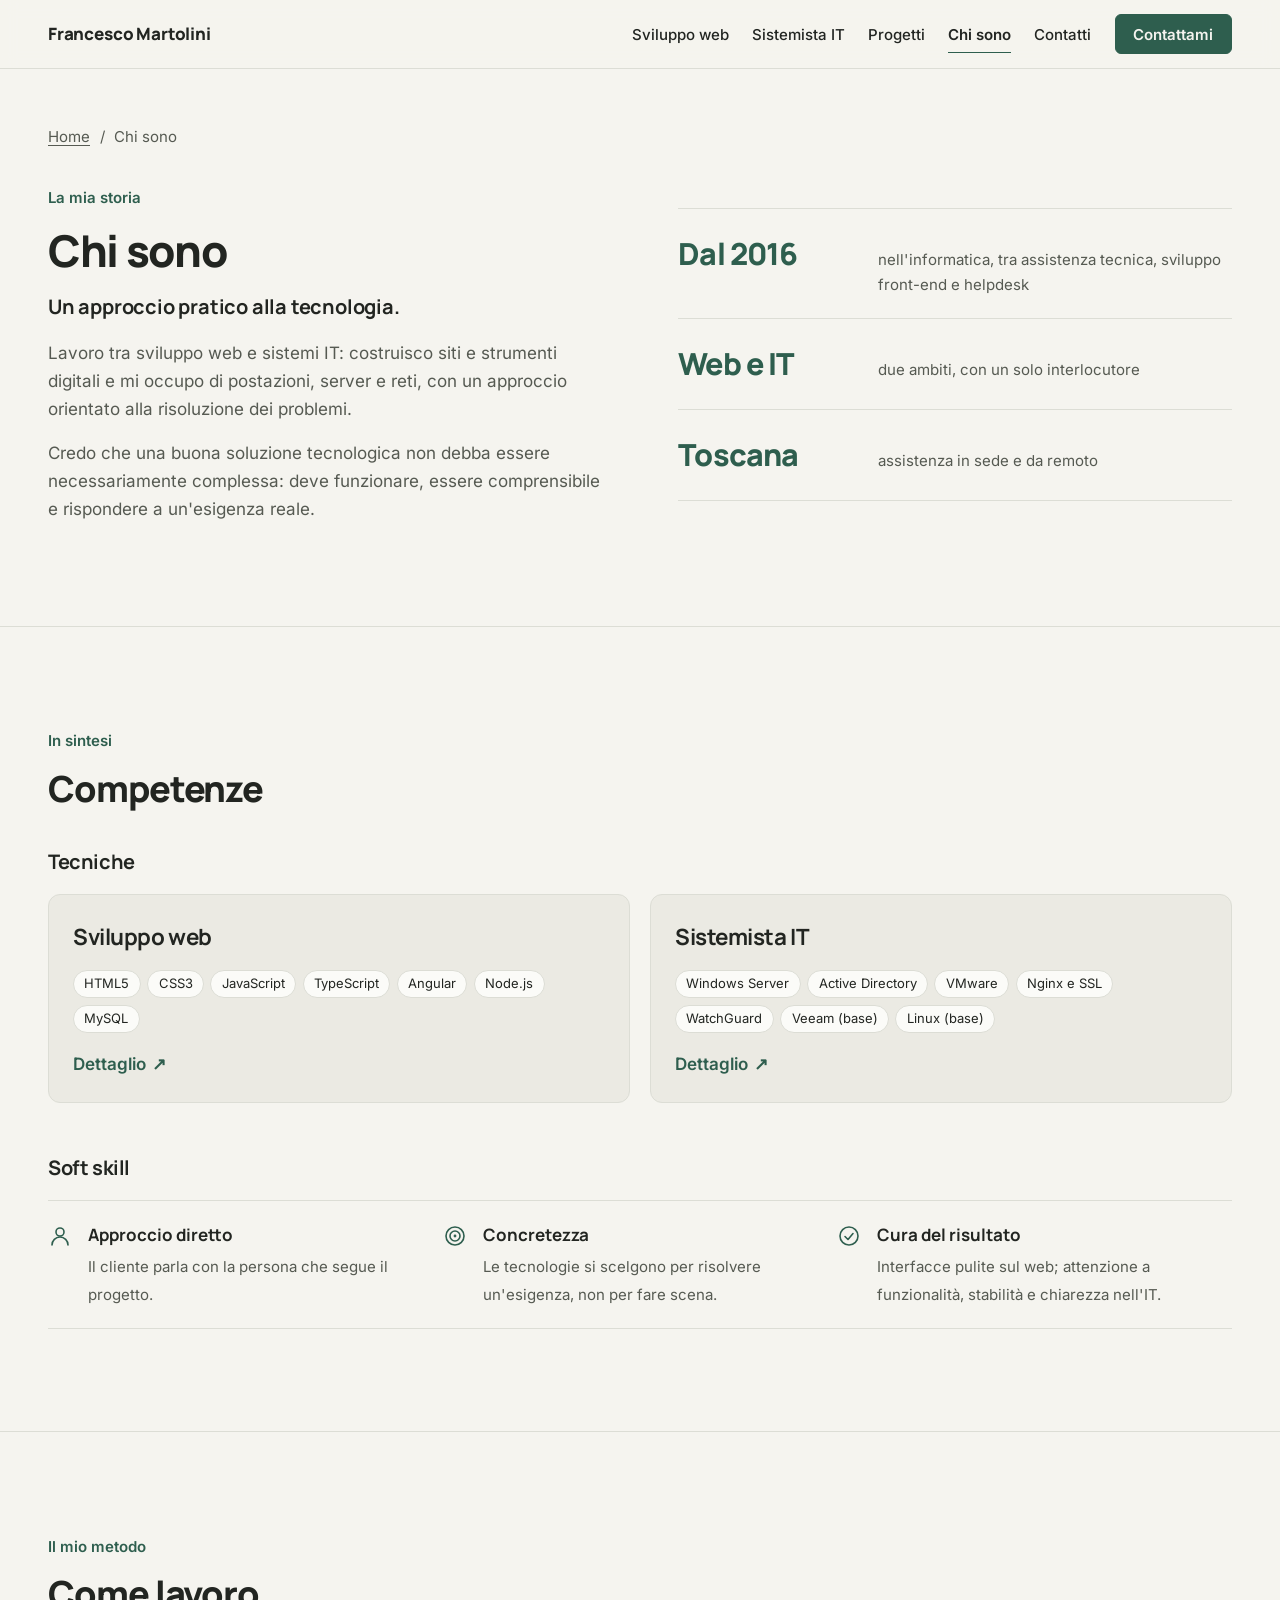
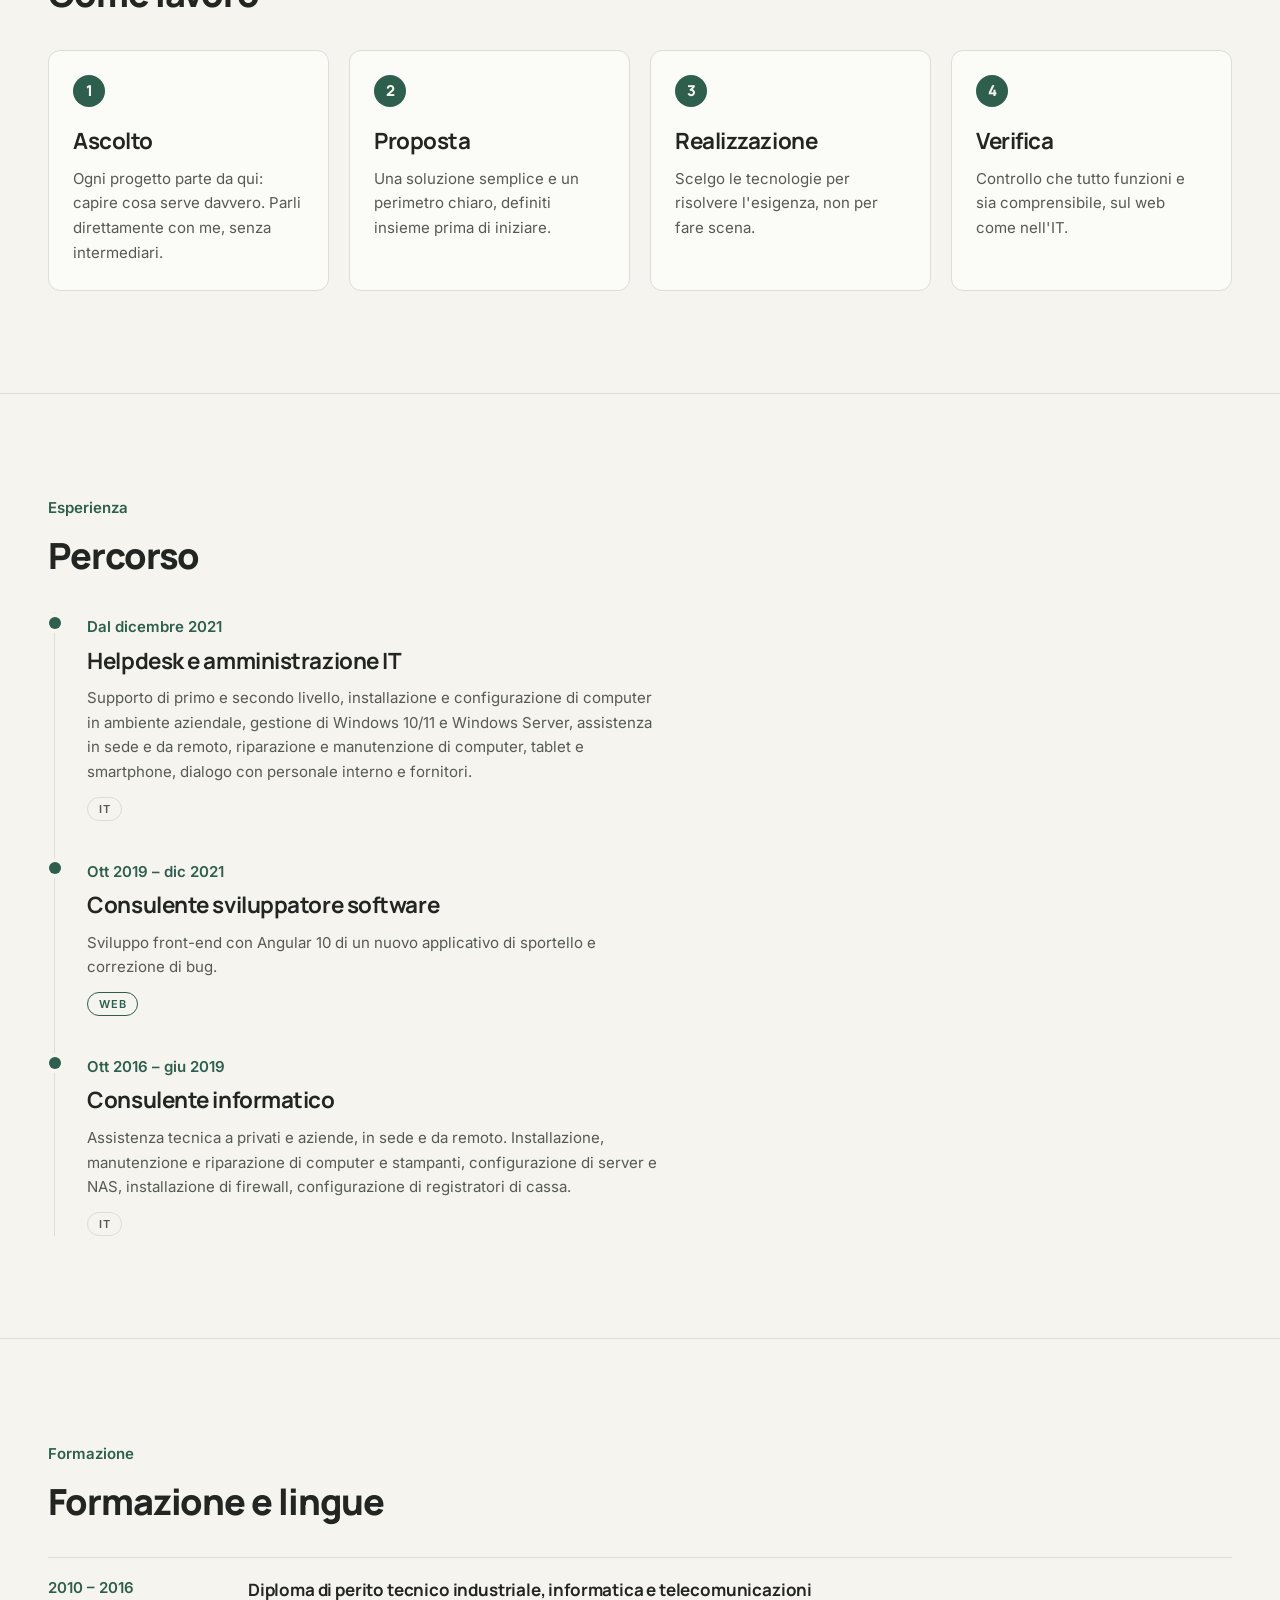
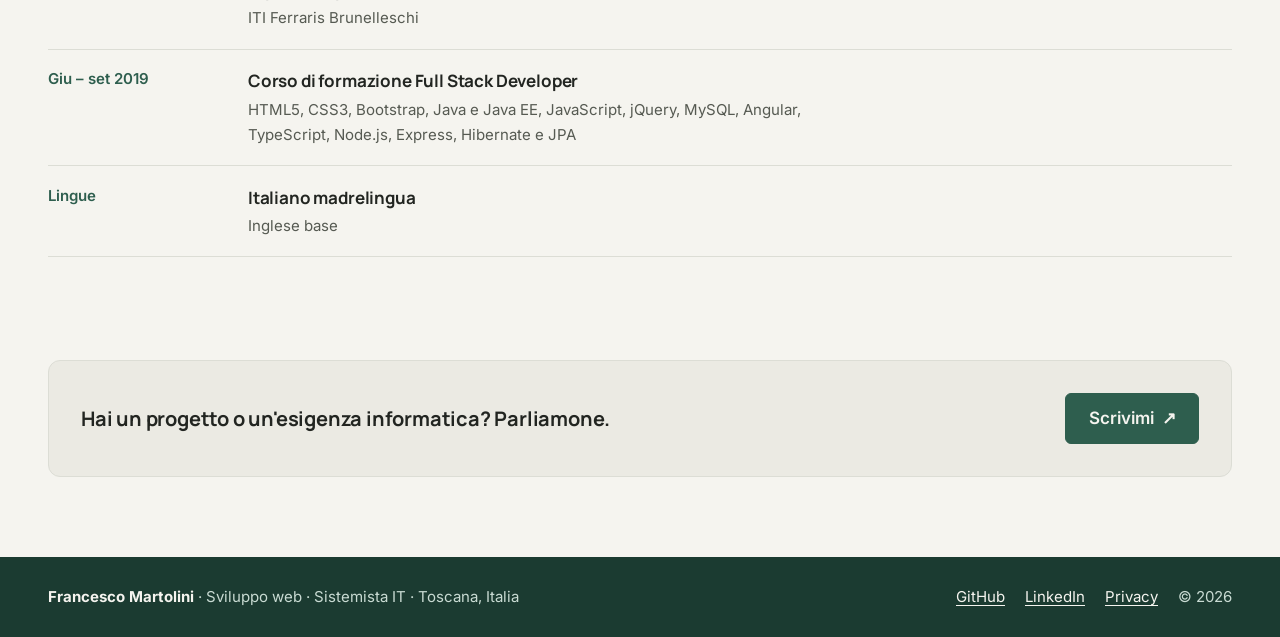
==== commit e7eada62: "adeguato chi sono" ====
--- a/chi-sono.html
+++ b/chi-sono.html
@@ -51,43 +51,120 @@
   </header>
 
   <main id="contenuto">
-<!-- ===================== CHI SONO ===================== -->
-    <section class="section first" id="chi-sono" aria-labelledby="titolo-chi">
-      <div class="wrap split">
-        <div>
-          <p class="section-label">La mia storia</p>
-          <h1 id="titolo-chi">Chi sono</h1>
-          <p class="lead-strong">Un approccio pratico alla tecnologia.</p>
-          <div class="prose">
-            <p>Mi occupo di informatica e sviluppo di soluzioni digitali, con un approccio orientato alla risoluzione dei problemi.</p>
-            <p>Credo che una buona soluzione tecnologica non debba essere necessariamente complessa: deve funzionare, essere comprensibile e rispondere a un'esigenza reale. Ogni progetto parte dall'ascolto: capire cosa serve davvero è il primo passo per costruire qualcosa di utile.</p>
-            <p>Lavoro nell'informatica dal 2016, tra assistenza tecnica, sviluppo front-end e helpdesk.</p>
+    <!-- ===================== INTRODUZIONE ===================== -->
+    <section class="section first" aria-labelledby="titolo-chi">
+      <div class="wrap">
+        <nav class="crumbs" aria-label="Percorso"><a href="index.html">Home</a> <span aria-hidden="true">/</span> <span>Chi sono</span></nav>
+        <div class="split chi-intro">
+          <div>
+            <p class="section-label">La mia storia</p>
+            <h1 id="titolo-chi">Chi sono</h1>
+            <p class="lead-strong">Un approccio pratico alla tecnologia.</p>
+            <div class="prose">
+              <!-- Frase di apertura: riscrivila con parole tue se vuoi un tono più personale. -->
+              <p>Lavoro tra sviluppo web e sistemi IT: costruisco siti e strumenti digitali e mi occupo di postazioni, server e reti, con un approccio orientato alla risoluzione dei problemi.</p>
+              <p>Credo che una buona soluzione tecnologica non debba essere necessariamente complessa: deve funzionare, essere comprensibile e rispondere a un'esigenza reale.</p>
+            </div>
           </div>
-          <!--
-            Se vuoi una foto personale o del tuo spazio di lavoro, aggiungila qui con un <figure>
-            (vedi README). Usa solo immagini tue.
-          -->
+          <ul class="facts">
+            <li><strong>Dal 2016</strong><span>nell'informatica, tra assistenza tecnica, sviluppo front-end e helpdesk</span></li>
+            <li><strong>Web e IT</strong><span>due ambiti, con un solo interlocutore</span></li>
+            <li><strong>Toscana</strong><span>assistenza in sede e da remoto</span></li>
+          </ul>
         </div>
-        <ul class="pillars">
+      </div>
+    </section>
+
+    <!-- ===================== COMPETENZE ===================== -->
+    <section class="section" aria-labelledby="titolo-comp">
+      <div class="wrap">
+        <p class="section-label">In sintesi</p>
+        <h2 id="titolo-comp" class="h-sub">Competenze</h2>
+        <h3 class="soft-title">Tecniche</h3>
+        <div class="comp-grid">
+          <div class="comp">
+            <h3>Sviluppo web</h3>
+            <p class="chips"><span>HTML5</span><span>CSS3</span><span>JavaScript</span><span>TypeScript</span><span>Angular</span><span>Node.js</span><span>MySQL</span></p>
+            <p><a class="link-arrow" href="sviluppo-web.html">Dettaglio <span class="arrow" aria-hidden="true">↗</span></a></p>
+          </div>
+          <div class="comp">
+            <h3>Sistemista IT</h3>
+            <p class="chips"><span>Windows Server</span><span>Active Directory</span><span>VMware</span><span>Nginx e SSL</span><span>WatchGuard</span><span>Veeam (base)</span><span>Linux (base)</span></p>
+            <p><a class="link-arrow" href="consulenza-it.html">Dettaglio <span class="arrow" aria-hidden="true">↗</span></a></p>
+          </div>
+        </div>
+        <h3 class="soft-title">Soft skill</h3>
+        <ul class="soft">
           <li><svg class="icon" aria-hidden="true"><use href="assets/img/sprite.svg#i-person"/></svg><div><strong>Approccio diretto</strong><span>Il cliente parla con la persona che segue il progetto.</span></div></li>
           <li><svg class="icon" aria-hidden="true"><use href="assets/img/sprite.svg#i-target"/></svg><div><strong>Concretezza</strong><span>Le tecnologie si scelgono per risolvere un'esigenza, non per fare scena.</span></div></li>
           <li><svg class="icon" aria-hidden="true"><use href="assets/img/sprite.svg#i-check"/></svg><div><strong>Cura del risultato</strong><span>Interfacce pulite sul web; attenzione a funzionalità, stabilità e chiarezza nell'IT.</span></div></li>
         </ul>
       </div>
-      <div class="wrap path">
-        <h3>Percorso</h3>
-        <ul class="timeline">
-          <li><span class="when">Dal dicembre 2021</span><div><strong>Helpdesk e amministrazione IT</strong><span>Supporto di primo e secondo livello, installazione e configurazione di computer in ambiente aziendale, gestione di Windows 10/11 e Windows Server, assistenza in sede e da remoto, riparazione e manutenzione di computer, tablet e smartphone, dialogo con personale interno e fornitori.</span></div></li>
-          <li><span class="when">Ott 2019 – dic 2021</span><div><strong>Consulente sviluppatore software</strong><span>Sviluppo front-end con Angular 10 di un nuovo applicativo di sportello e correzione di bug.</span></div></li>
-          <li><span class="when">Giu – set 2019</span><div><strong>Corso di formazione Full Stack Developer</strong><span>HTML5, CSS3, Bootstrap, Java e Java EE, JavaScript, jQuery, MySQL, Angular, TypeScript, Node.js, Express, Hibernate e JPA.</span></div></li>
-          <li><span class="when">Ott 2016 – giu 2019</span><div><strong>Consulente informatico</strong><span>Assistenza tecnica a privati e aziende, in sede e da remoto. Installazione, manutenzione e riparazione di computer e stampanti, configurazione di server e NAS, installazione di firewall, configurazione di registratori di cassa.</span></div></li>
-          <li><span class="when">2010 – 2016</span><div><strong>Diploma di perito tecnico industriale, informatica e telecomunicazioni</strong><span>ITI Ferraris Brunelleschi.</span></div></li>
-        </ul>
-        <p class="skills-note">Lingue: italiano madrelingua, inglese base.</p>
+    </section>
+
+
+    <!-- ===================== COME LAVORO ===================== -->
+    <section class="section" aria-labelledby="titolo-metodo">
+      <div class="wrap">
+        <p class="section-label">Il mio metodo</p>
+        <h2 id="titolo-metodo" class="h-sub">Come lavoro</h2>
+        <ol class="method">
+          <li><h3>Ascolto</h3><p>Ogni progetto parte da qui: capire cosa serve davvero. Parli direttamente con me, senza intermediari.</p></li>
+          <li><h3>Proposta</h3><p>Una soluzione semplice e un perimetro chiaro, definiti insieme prima di iniziare.</p></li>
+          <li><h3>Realizzazione</h3><p>Scelgo le tecnologie per risolvere l'esigenza, non per fare scena.</p></li>
+          <li><h3>Verifica</h3><p>Controllo che tutto funzioni e sia comprensibile, sul web come nell'IT.</p></li>
+        </ol>
       </div>
     </section>
 
-      </main>
+    <!-- ===================== PERCORSO ===================== -->
+    <section class="section" aria-labelledby="titolo-percorso">
+      <div class="wrap">
+        <p class="section-label">Esperienza</p>
+        <h2 id="titolo-percorso" class="h-sub">Percorso</h2>
+        <ul class="career">
+            <li>
+              <span class="when">Dal dicembre 2021</span>
+              <h3>Helpdesk e amministrazione IT</h3>
+              <p>Supporto di primo e secondo livello, installazione e configurazione di computer in ambiente aziendale, gestione di Windows 10/11 e Windows Server, assistenza in sede e da remoto, riparazione e manutenzione di computer, tablet e smartphone, dialogo con personale interno e fornitori.</p>
+              <p class="career-tags"><span class="tag">IT</span></p>
+            </li>
+            <li>
+              <span class="when">Ott 2019 – dic 2021</span>
+              <h3>Consulente sviluppatore software</h3>
+              <p>Sviluppo front-end con Angular 10 di un nuovo applicativo di sportello e correzione di bug.</p>
+              <p class="career-tags"><span class="tag tag-verde">Web</span></p>
+            </li>
+            <li>
+              <span class="when">Ott 2016 – giu 2019</span>
+              <h3>Consulente informatico</h3>
+              <p>Assistenza tecnica a privati e aziende, in sede e da remoto. Installazione, manutenzione e riparazione di computer e stampanti, configurazione di server e NAS, installazione di firewall, configurazione di registratori di cassa.</p>
+              <p class="career-tags"><span class="tag">IT</span></p>
+            </li>
+        </ul>
+      </div>
+    </section>
+
+    <!-- ===================== FORMAZIONE ===================== -->
+    <section class="section" aria-labelledby="titolo-form">
+      <div class="wrap">
+        <p class="section-label">Formazione</p>
+        <h2 id="titolo-form" class="h-sub">Formazione e lingue</h2>
+        <dl class="edu">
+          <div><dt>2010 – 2016</dt><dd><strong>Diploma di perito tecnico industriale, informatica e telecomunicazioni</strong>ITI Ferraris Brunelleschi</dd></div>
+          <div><dt>Giu – set 2019</dt><dd><strong>Corso di formazione Full Stack Developer</strong>HTML5, CSS3, Bootstrap, Java e Java EE, JavaScript, jQuery, MySQL, Angular, TypeScript, Node.js, Express, Hibernate e JPA</dd></div>
+          <div><dt>Lingue</dt><dd><strong>Italiano madrelingua</strong>Inglese base</dd></div>
+        </dl>
+      </div>
+    </section>
+
+    <section class="wrap next" aria-label="Contatto">
+      <div class="contact-strip">
+        <p>Hai un progetto o un'esigenza informatica? Parliamone.</p>
+        <a class="btn btn-primary" href="contatti.html">Scrivimi <span class="arrow" aria-hidden="true">↗</span></a>
+      </div>
+    </section>
+  </main>
 
   <footer class="site-footer">
     <div class="wrap">
--- a/assets/css/style.css
+++ b/assets/css/style.css
@@ -809,13 +809,12 @@
   background: var(--avorio);
 }
 
-/* ---------- Competenze e percorso ---------- */
+/* ---------- Competenze (pagine Web e IT) ---------- */
 
 .skills {
   margin-top: clamp(2rem, 4vw, 3rem);
 }
-.skills h3,
-.path h3 {
+.skills h3 {
   font-size: var(--t-h3);
   font-weight: 700;
   letter-spacing: -0.02em;
@@ -860,66 +859,9 @@
   .skill-grid { grid-template-columns: 1fr; }
 }
 
-.path {
-  margin-top: clamp(2.5rem, 5vw, 4rem);
-}
-.timeline {
-  border-top: 1px solid var(--grigio);
-}
-.timeline li {
-  display: grid;
-  grid-template-columns: 11rem 1fr;
-  gap: 0.5rem 2rem;
-  padding: 1.25rem 0;
-  border-bottom: 1px solid var(--grigio);
-}
-.timeline .when {
-  font-size: var(--t-sm);
-  font-weight: 600;
-  color: var(--verde);
-}
-.timeline strong {
-  display: block;
-  font-family: var(--font-titoli);
-  font-weight: 700;
-  letter-spacing: -0.01em;
-  margin-bottom: 0.25rem;
-}
-.timeline li div span {
-  font-size: var(--t-sm);
-  color: var(--testo-secondario);
-  display: block;
-  max-width: 70ch;
-}
-@media (max-width: 42rem) {
-  .timeline li { grid-template-columns: 1fr; }
-}
 
 /* ---------- Chi sono ---------- */
 
-.pillars {
-  border-top: 1px solid var(--grigio);
-}
-.pillars li {
-  display: flex;
-  gap: 1.1rem;
-  padding: 1.35rem 0;
-  border-bottom: 1px solid var(--grigio);
-}
-.pillars .icon {
-  color: var(--verde);
-  margin-top: 0.15rem;
-}
-.pillars strong {
-  font-family: var(--font-titoli);
-  font-weight: 700;
-  display: block;
-  margin-bottom: 0.15rem;
-}
-.pillars span {
-  color: var(--testo-secondario);
-  font-size: var(--t-sm);
-}
 
 /* ---------- Contatti ---------- */
 
@@ -1567,3 +1509,235 @@
   font-size: var(--t-lg);
   letter-spacing: -0.01em;
 }
+
+
+/* ==========================================================================
+   Pagina Chi sono
+   ========================================================================== */
+
+.h-sub {
+  font-size: clamp(1.6rem, 1.2rem + 1.4vw, 2.25rem) !important;
+  margin-bottom: clamp(1.5rem, 3vw, 2.25rem);
+}
+.chi-intro {
+  align-items: center;
+}
+.facts {
+  border-top: 1px solid var(--grigio);
+}
+.facts li {
+  display: grid;
+  grid-template-columns: minmax(8rem, 11rem) 1fr;
+  gap: 0.25rem 1.5rem;
+  align-items: baseline;
+  padding: 1.25rem 0;
+  border-bottom: 1px solid var(--grigio);
+}
+.facts strong {
+  font-family: var(--font-titoli);
+  font-weight: 800;
+  font-size: clamp(1.4rem, 1.1rem + 1vw, 1.9rem);
+  letter-spacing: -0.03em;
+  color: var(--verde);
+}
+.facts span {
+  font-size: var(--t-sm);
+  color: var(--testo-secondario);
+}
+@media (max-width: 36rem) {
+  .facts li { grid-template-columns: 1fr; }
+}
+
+/* Metodo in quattro passi */
+.method {
+  list-style: none;
+  padding: 0;
+  margin: 0;
+  counter-reset: m;
+  display: grid;
+  grid-template-columns: repeat(4, 1fr);
+  gap: 1.25rem;
+}
+@media (max-width: 62rem) {
+  .method { grid-template-columns: repeat(2, 1fr); }
+}
+@media (max-width: 36rem) {
+  .method { grid-template-columns: 1fr; }
+}
+.method li {
+  counter-increment: m;
+  background: var(--superficie);
+  border: 1px solid var(--grigio);
+  border-radius: var(--raggio-lg);
+  padding: 1.5rem;
+}
+.method li::before {
+  content: counter(m);
+  display: grid;
+  place-items: center;
+  width: 2rem;
+  height: 2rem;
+  border-radius: 50%;
+  background: var(--verde);
+  color: var(--avorio);
+  font-family: var(--font-titoli);
+  font-weight: 800;
+  font-size: var(--t-sm);
+  margin-bottom: 1rem;
+}
+.method h3 {
+  font-size: var(--t-h3);
+  font-weight: 700;
+  letter-spacing: -0.02em;
+  margin-bottom: 0.4rem;
+}
+.method p {
+  font-size: var(--t-sm);
+  color: var(--testo-secondario);
+}
+
+/* Percorso lavorativo: linea del tempo */
+.career {
+  border-left: 1px solid var(--grigio);
+  margin-left: 0.4rem;
+}
+.career li {
+  position: relative;
+  padding: 0 0 2.25rem 2rem;
+}
+.career li:last-child {
+  padding-bottom: 0;
+}
+.career li::before {
+  content: "";
+  position: absolute;
+  left: -0.4rem;
+  top: 0.3rem;
+  width: 0.75rem;
+  height: 0.75rem;
+  border-radius: 50%;
+  background: var(--verde);
+  box-shadow: 0 0 0 4px var(--avorio);
+}
+.career .when {
+  font-size: var(--t-sm);
+  font-weight: 600;
+  color: var(--verde);
+}
+.career h3 {
+  font-size: var(--t-h3);
+  font-weight: 700;
+  letter-spacing: -0.02em;
+  margin: 0.15rem 0 0.4rem;
+}
+.career p {
+  font-size: var(--t-sm);
+  color: var(--testo-secondario);
+  max-width: 64ch;
+}
+.career .career-tags {
+  margin-top: 0.7rem;
+}
+
+/* Competenze in sintesi */
+.comp-grid {
+  display: grid;
+  grid-template-columns: repeat(2, 1fr);
+  gap: 1.25rem;
+}
+@media (max-width: 48rem) {
+  .comp-grid { grid-template-columns: 1fr; }
+}
+.comp {
+  background: var(--velo);
+  border: 1px solid var(--grigio);
+  border-radius: var(--raggio-lg);
+  padding: 1.5rem;
+}
+.comp h3 {
+  font-size: var(--t-h3);
+  font-weight: 700;
+  letter-spacing: -0.02em;
+  margin-bottom: 0.9rem;
+}
+.comp .chips {
+  margin-bottom: 1.1rem;
+}
+.comp .chips span {
+  background: var(--superficie);
+}
+
+/* Formazione e lingue */
+.edu {
+  margin: 0;
+  border-top: 1px solid var(--grigio);
+}
+.edu > div {
+  display: grid;
+  grid-template-columns: minmax(8rem, 11rem) 1fr;
+  gap: 0.25rem 1.5rem;
+  padding: 1.1rem 0;
+  border-bottom: 1px solid var(--grigio);
+}
+.edu dt {
+  font-size: var(--t-sm);
+  font-weight: 600;
+  color: var(--verde);
+}
+.edu dd {
+  margin: 0;
+  font-size: var(--t-sm);
+  color: var(--testo-secondario);
+  max-width: 64ch;
+}
+.edu dd strong {
+  display: block;
+  font-family: var(--font-titoli);
+  font-size: var(--t-base);
+  letter-spacing: -0.01em;
+  color: var(--grafite);
+  margin-bottom: 0.15rem;
+}
+@media (max-width: 36rem) {
+  .edu > div { grid-template-columns: 1fr; }
+}
+
+/* Soft skill */
+.soft-title {
+  font-size: var(--t-lg);
+  font-weight: 700;
+  letter-spacing: -0.02em;
+  margin: 0 0 1rem;
+}
+.comp-grid + .soft-title {
+  margin-top: clamp(2rem, 4vw, 3rem);
+}
+.soft {
+  display: grid;
+  grid-template-columns: repeat(3, 1fr);
+  border-top: 1px solid var(--grigio);
+}
+.soft li {
+  display: flex;
+  gap: 1rem;
+  padding: 1.25rem 1.5rem 1.25rem 0;
+  border-bottom: 1px solid var(--grigio);
+}
+.soft .icon {
+  color: var(--verde);
+  margin-top: 0.15rem;
+}
+.soft strong {
+  display: block;
+  font-family: var(--font-titoli);
+  font-weight: 700;
+  margin-bottom: 0.15rem;
+}
+.soft span {
+  font-size: var(--t-sm);
+  color: var(--testo-secondario);
+}
+@media (max-width: 62rem) {
+  .soft { grid-template-columns: 1fr; }
+  .soft li { padding-right: 0; }
+}
